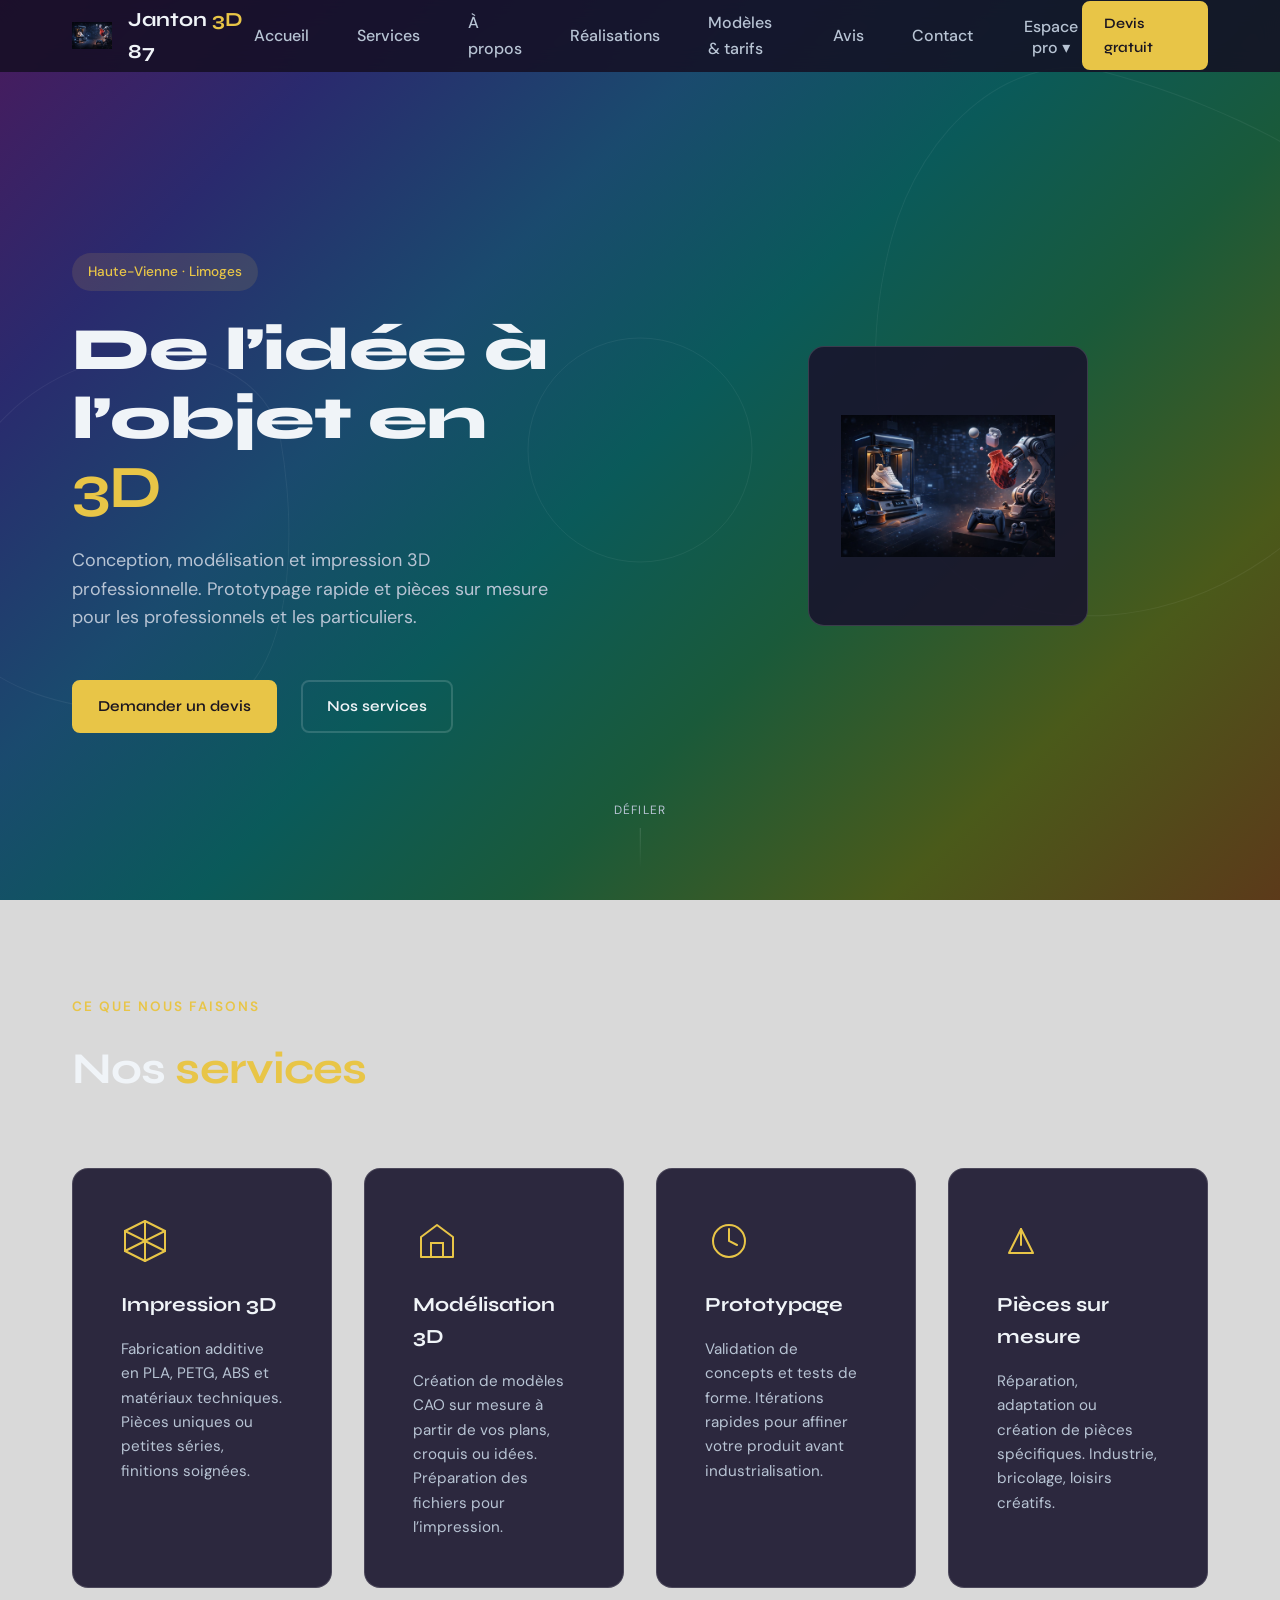
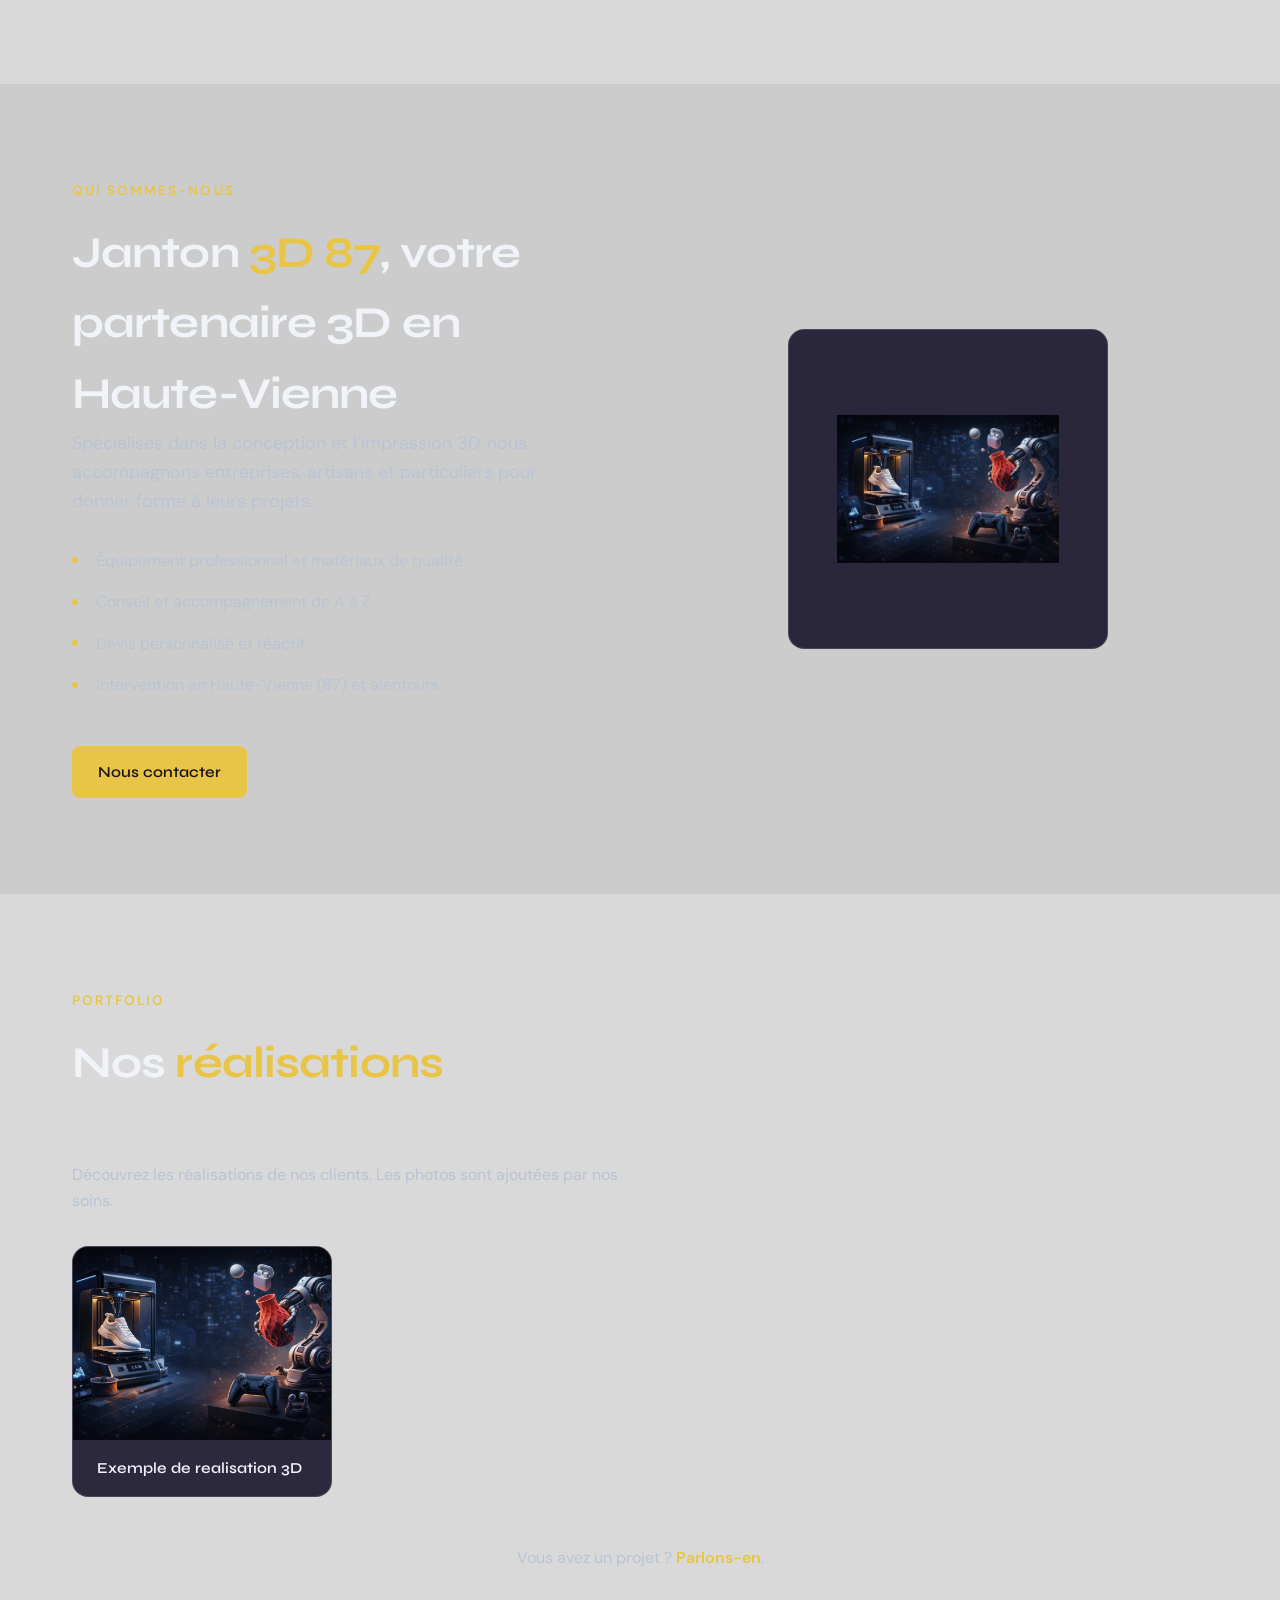
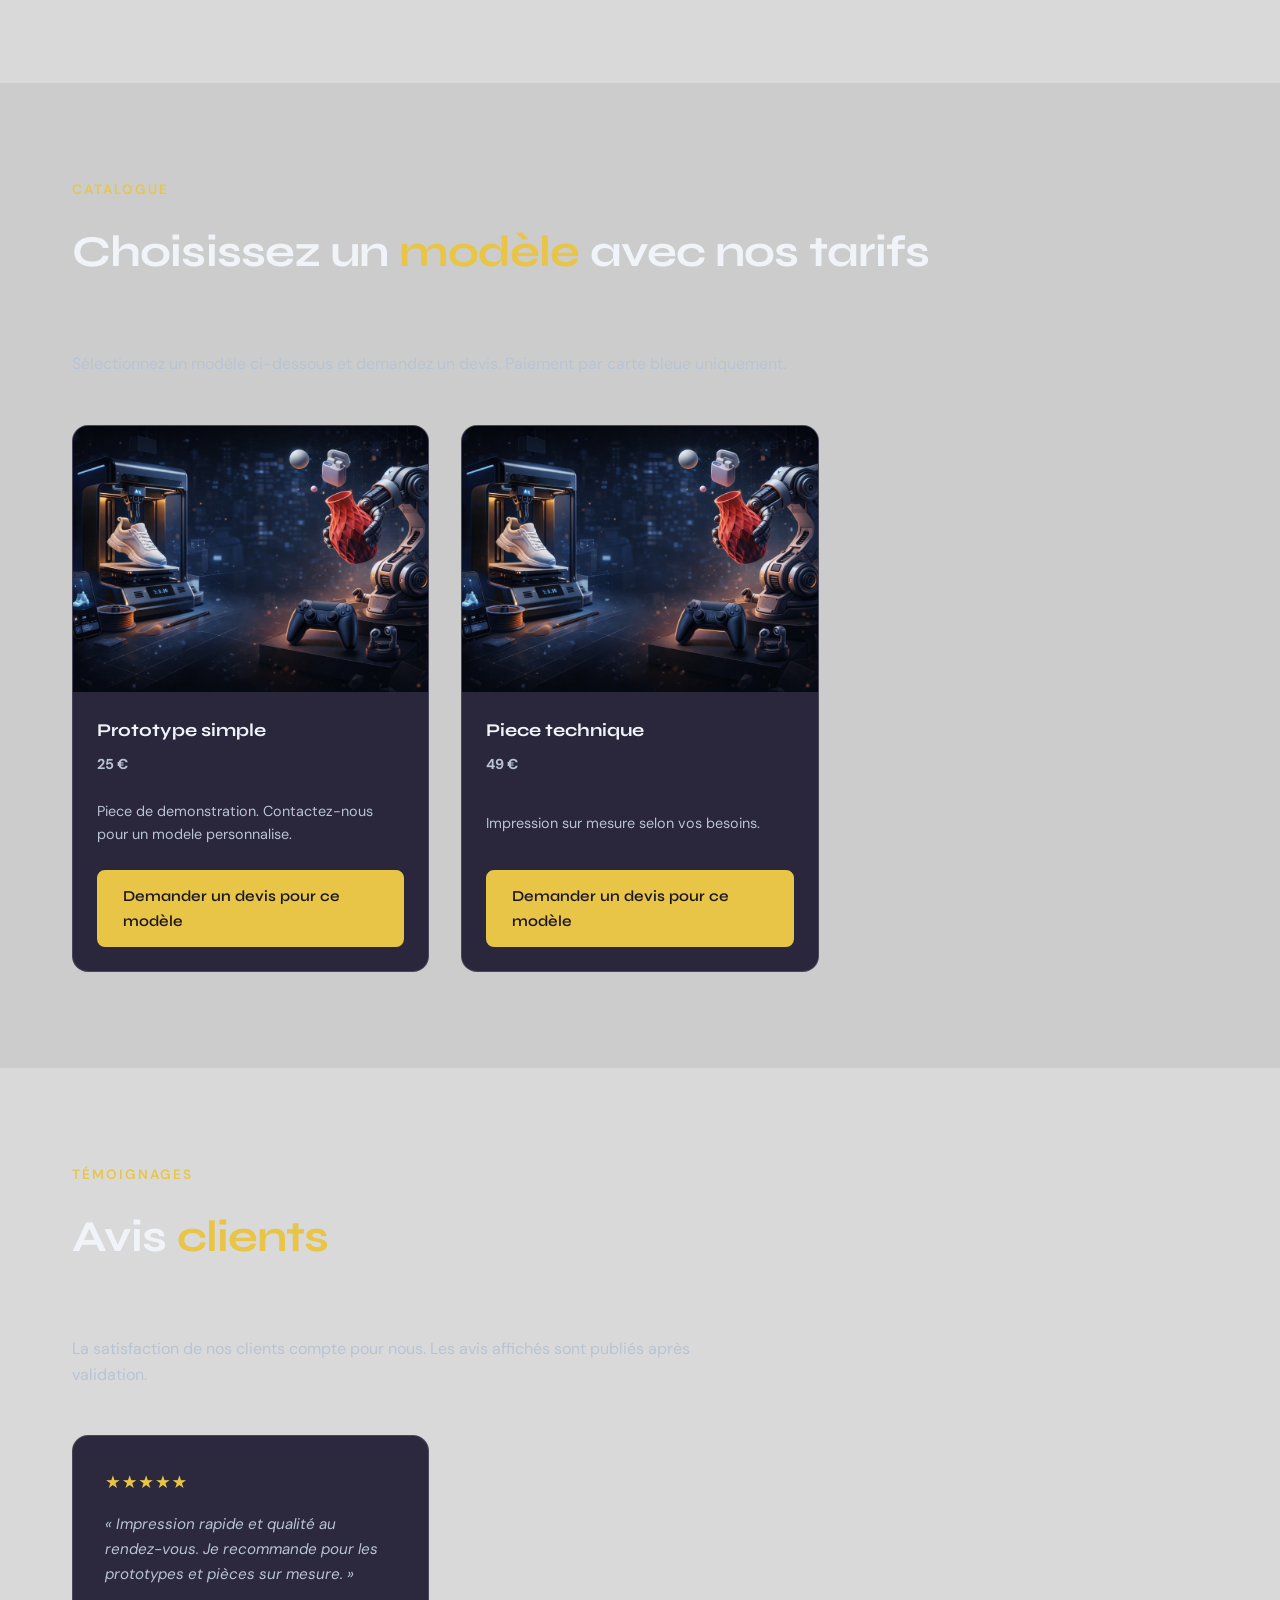
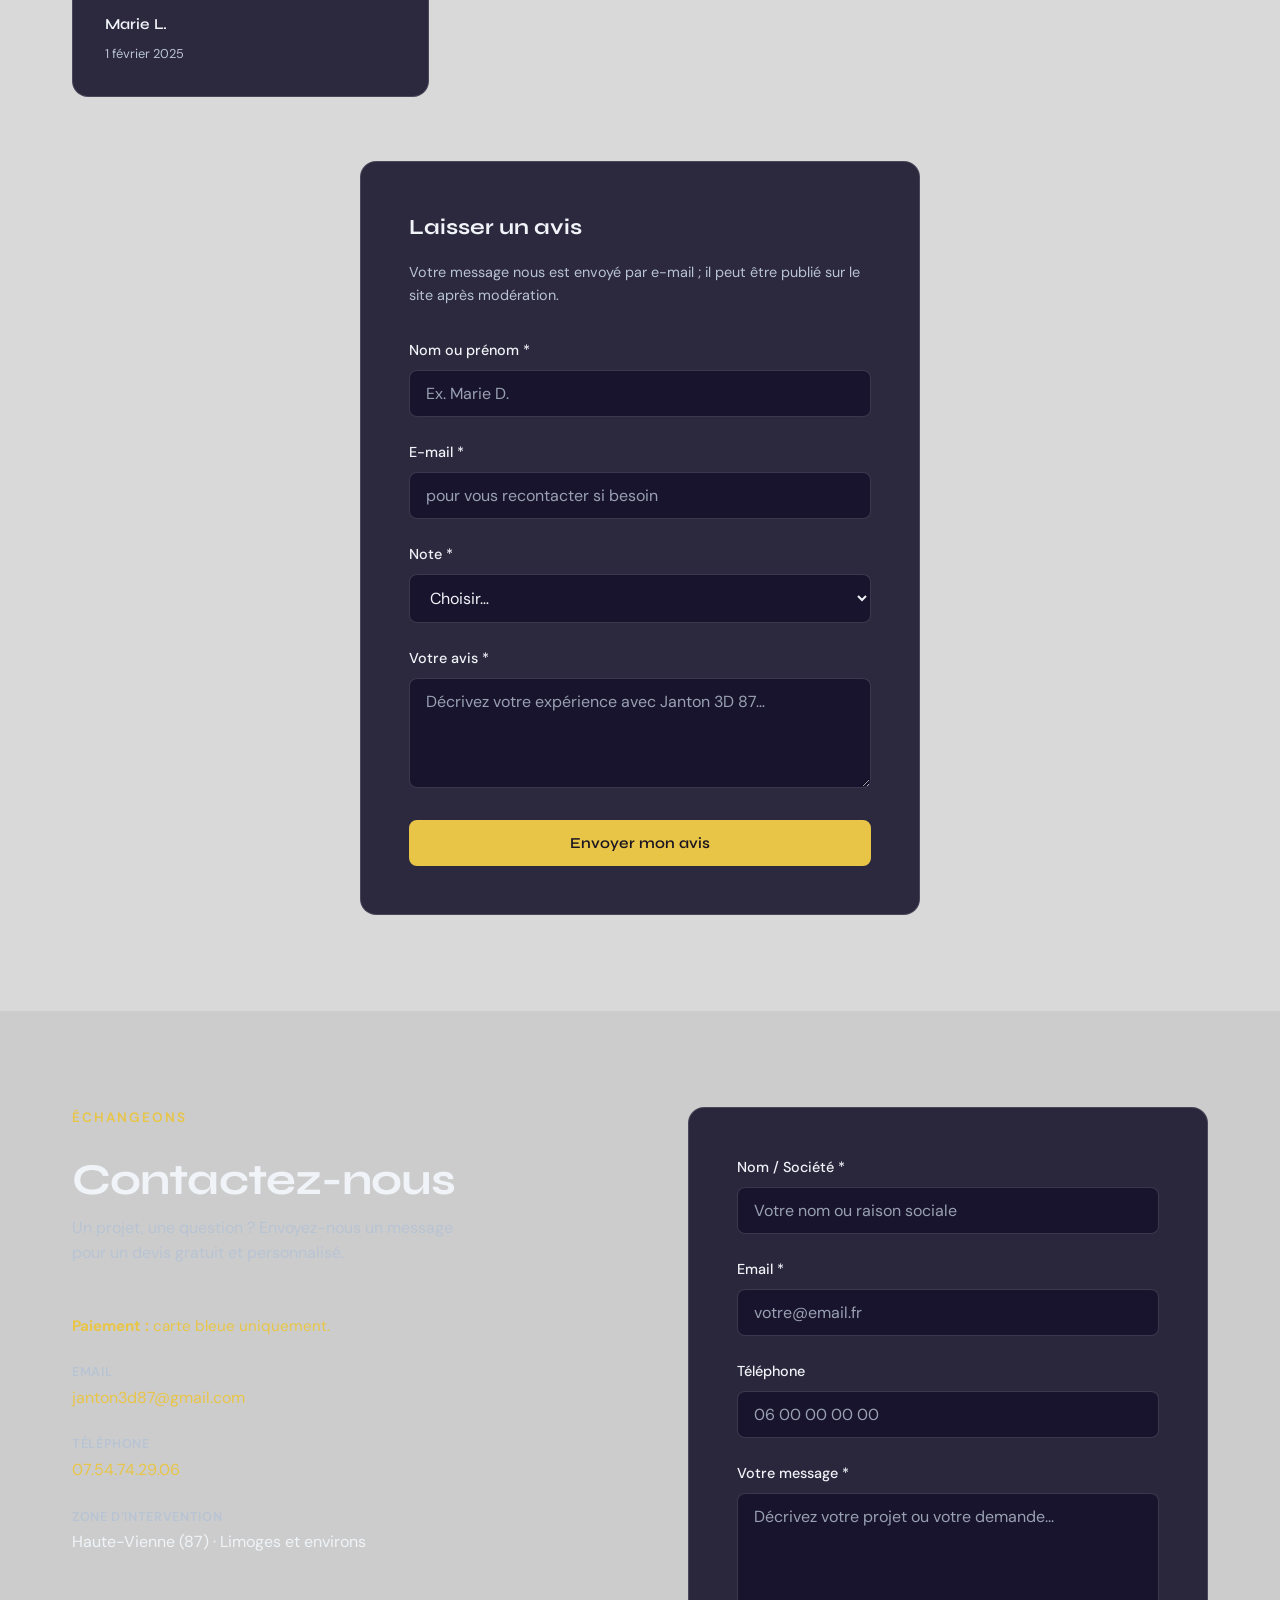
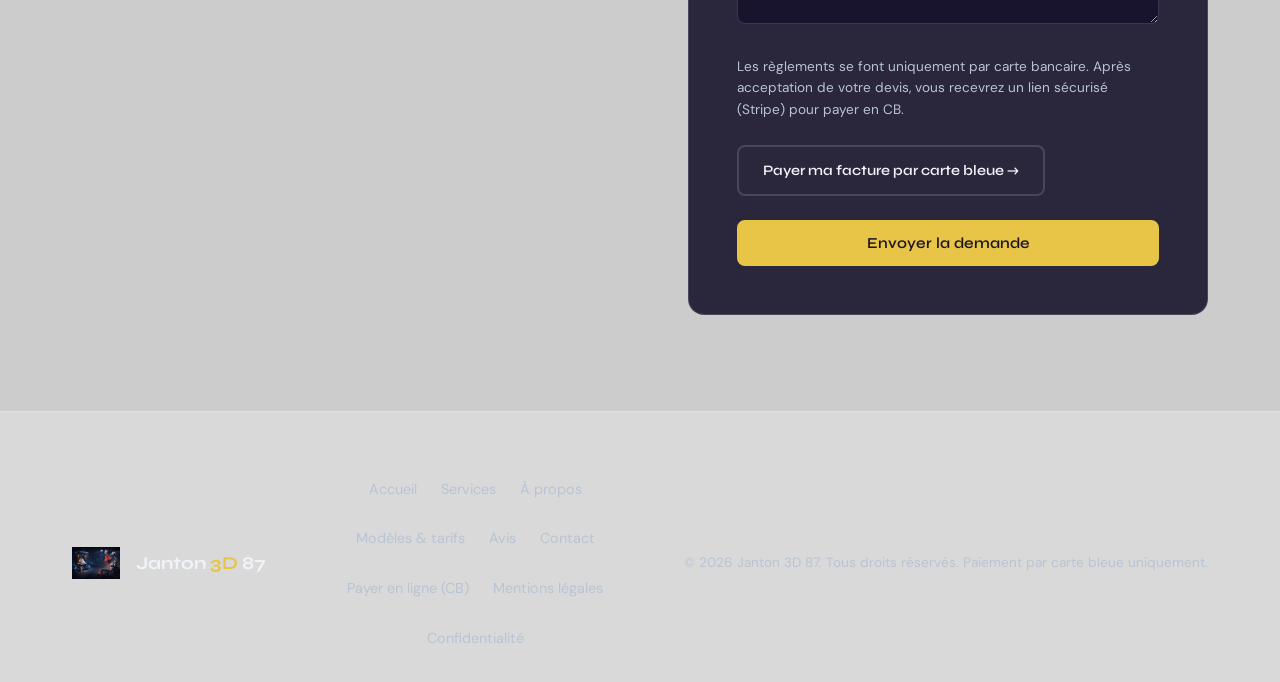
==== index.html @ 1e406c1e "Site Janton 3D 87 - pages, admin, paiement, avis Made-with: Cursor" ====
<!DOCTYPE html>
<html lang="fr">
<head>
  <meta charset="UTF-8">
  <meta name="viewport" content="width=device-width, initial-scale=1.0">
  <meta name="description" content="Janton 3D 87 - Conception et impression 3D en Haute-Vienne. Prototypage, pièces sur mesure, modélisation et fabrication additive professionnelle.">
  <meta name="theme-color" content="#4a1a5c">
  <title>Janton 3D 87 | Conception & Impression 3D - Haute-Vienne</title>
  <link rel="icon" type="image/png" href="assets/logo.png">
  <link rel="preconnect" href="https://fonts.googleapis.com">
  <link rel="preconnect" href="https://fonts.gstatic.com" crossorigin>
  <link href="https://fonts.googleapis.com/css2?family=Syne:wght@400;500;600;700;800&family=DM+Sans:ital,opsz,wght@0,9..40,400;0,9..40,500;0,9..40,600;0,9..40,700;1,9..40,400&display=swap" rel="stylesheet">
  <link rel="stylesheet" href="styles.css">
</head>
<body>
  <a href="#main" class="skip-link">Aller au contenu principal</a>

  <header class="header" id="header">
    <div class="header-inner">
      <a href="#" class="logo" aria-label="Janton 3D 87 - Accueil">
        <img src="assets/logo.png" alt="Logo Janton 3D 87" width="56" height="56">
        <span class="logo-text">Janton <strong>3D</strong> 87</span>
      </a>
      <nav class="nav" aria-label="Navigation principale">
        <ul class="nav-list">
          <li><a href="#accueil">Accueil</a></li>
          <li><a href="#services">Services</a></li>
          <li><a href="#apropos">À propos</a></li>
          <li><a href="#realisations">Réalisations</a></li>
          <li><a href="#modeles">Modèles & tarifs</a></li>
          <li><a href="#avis">Avis</a></li>
          <li><a href="#contact">Contact</a></li>
          <li class="nav-dropdown">
            <button type="button" class="nav-dropdown-btn" aria-expanded="false" aria-haspopup="true" aria-controls="admin-menu" id="admin-trigger">Espace pro ▾</button>
            <ul class="nav-dropdown-menu" id="admin-menu" role="menu" aria-labelledby="admin-trigger">
              <li role="none"><a href="admin.html" role="menuitem">Admin — Devis, factures, galerie, avis</a></li>
            </ul>
          </li>
        </ul>
      </nav>
      <a href="#contact" class="btn btn-primary btn-cta">Devis gratuit</a>
      <button type="button" class="burger" aria-label="Ouvrir le menu" aria-expanded="false">
        <span></span>
        <span></span>
        <span></span>
      </button>
    </div>
    <div class="nav-mobile" aria-hidden="true">
      <ul class="nav-mobile-list">
        <li><a href="#accueil">Accueil</a></li>
        <li><a href="#services">Services</a></li>
        <li><a href="#apropos">À propos</a></li>
        <li><a href="#realisations">Réalisations</a></li>
        <li><a href="#modeles">Modèles & tarifs</a></li>
        <li><a href="#avis">Avis</a></li>
        <li><a href="#contact">Contact</a></li>
        <li><a href="admin.html">Espace pro (Admin)</a></li>
      </ul>
      <a href="#contact" class="btn btn-primary">Devis gratuit</a>
    </div>
  </header>

  <main id="main">
    <section class="hero" id="accueil" aria-labelledby="hero-title">
      <div class="hero-bg">
        <div class="hero-shape hero-shape-1"></div>
        <div class="hero-shape hero-shape-2"></div>
        <div class="hero-shape hero-shape-3"></div>
      </div>
      <div class="container hero-inner">
        <div class="hero-content">
          <p class="hero-badge">Haute-Vienne · Limoges</p>
          <h1 id="hero-title">De l’idée à l’objet en <strong>3D</strong></h1>
          <p class="hero-desc">Conception, modélisation et impression 3D professionnelle. Prototypage rapide et pièces sur mesure pour les professionnels et les particuliers.</p>
          <div class="hero-actions">
            <a href="#contact" class="btn btn-primary">Demander un devis</a>
            <a href="#services" class="btn btn-outline">Nos services</a>
          </div>
        </div>
        <div class="hero-visual">
          <div class="hero-logo-wrap">
            <img src="assets/logo.png" alt="" aria-hidden="true" width="280" height="280">
          </div>
        </div>
      </div>
      <div class="hero-scroll" aria-hidden="true">
        <span>Défiler</span>
        <div class="scroll-line"></div>
      </div>
    </section>

    <section class="section services" id="services" aria-labelledby="services-title">
      <div class="container">
        <div class="section-head">
          <span class="section-label">Ce que nous faisons</span>
          <h2 id="services-title" class="section-title">Nos <strong>services</strong></h2>
        </div>
        <ul class="services-grid">
          <li class="service-card">
            <div class="service-icon">
              <svg viewBox="0 0 48 48" fill="none" xmlns="http://www.w3.org/2000/svg" aria-hidden="true">
                <path d="M24 4L44 14V34L24 44L4 34V14L24 4Z" stroke="currentColor" stroke-width="2" stroke-linejoin="round"/>
                <path d="M24 4V44M4 14L24 24L44 14M24 24L4 34M24 24L44 34" stroke="currentColor" stroke-width="2" stroke-linecap="round"/>
              </svg>
            </div>
            <h3>Impression 3D</h3>
            <p>Fabrication additive en PLA, PETG, ABS et matériaux techniques. Pièces uniques ou petites séries, finitions soignées.</p>
          </li>
          <li class="service-card">
            <div class="service-icon">
              <svg viewBox="0 0 48 48" fill="none" xmlns="http://www.w3.org/2000/svg" aria-hidden="true">
                <path d="M8 20L24 8L40 20V40H8V20Z" stroke="currentColor" stroke-width="2" stroke-linejoin="round"/>
                <path d="M18 40V26H30V40" stroke="currentColor" stroke-width="2" stroke-linecap="round"/>
              </svg>
            </div>
            <h3>Modélisation 3D</h3>
            <p>Création de modèles CAO sur mesure à partir de vos plans, croquis ou idées. Préparation des fichiers pour l’impression.</p>
          </li>
          <li class="service-card">
            <div class="service-icon">
              <svg viewBox="0 0 48 48" fill="none" xmlns="http://www.w3.org/2000/svg" aria-hidden="true">
                <circle cx="24" cy="24" r="16" stroke="currentColor" stroke-width="2"/>
                <path d="M24 12V24L32 28" stroke="currentColor" stroke-width="2" stroke-linecap="round"/>
              </svg>
            </div>
            <h3>Prototypage</h3>
            <p>Validation de concepts et tests de forme. Itérations rapides pour affiner votre produit avant industrialisation.</p>
          </li>
          <li class="service-card">
            <div class="service-icon">
              <svg viewBox="0 0 48 48" fill="none" xmlns="http://www.w3.org/2000/svg" aria-hidden="true">
                <path d="M12 36L24 12L36 36H12Z" stroke="currentColor" stroke-width="2" stroke-linejoin="round"/>
                <path d="M24 12V28" stroke="currentColor" stroke-width="2" stroke-linecap="round"/>
              </svg>
            </div>
            <h3>Pièces sur mesure</h3>
            <p>Réparation, adaptation ou création de pièces spécifiques. Industrie, bricolage, loisirs créatifs.</p>
          </li>
        </ul>
      </div>
    </section>

    <section class="section about" id="apropos" aria-labelledby="about-title">
      <div class="container about-inner">
        <div class="about-content">
          <span class="section-label">Qui sommes-nous</span>
          <h2 id="about-title" class="section-title">Janton <strong>3D 87</strong>, votre partenaire 3D en Haute-Vienne</h2>
          <p class="about-lead">Spécialisés dans la conception et l’impression 3D, nous accompagnons entreprises, artisans et particuliers pour donner forme à leurs projets.</p>
          <ul class="about-features">
            <li>Équipement professionnel et matériaux de qualité</li>
            <li>Conseil et accompagnement de A à Z</li>
            <li>Devis personnalisé et réactif</li>
            <li>Intervention en Haute-Vienne (87) et alentours</li>
          </ul>
          <a href="#contact" class="btn btn-primary">Nous contacter</a>
        </div>
        <div class="about-visual">
          <div class="about-frame">
            <img src="assets/logo.png" alt="Logo Janton 3D 87" width="240" height="240">
          </div>
        </div>
      </div>
    </section>

    <section class="section realisations" id="realisations" aria-labelledby="realisations-title">
      <div class="container">
        <div class="section-head">
          <span class="section-label">Portfolio</span>
          <h2 id="realisations-title" class="section-title">Nos <strong>réalisations</strong></h2>
        </div>
        <p class="gallery-intro">Découvrez les réalisations de nos clients. Les photos sont ajoutées par nos soins.</p>
        <div class="gallery" id="gallery" role="list">
          <!-- Rempli par script à partir des photos ajoutées en admin -->
        </div>
        <p class="realisations-cta">Vous avez un projet ? <a href="#contact">Parlons-en</a>.</p>
      </div>
    </section>

    <section class="section modeles" id="modeles" aria-labelledby="modeles-title">
      <div class="container">
        <div class="section-head">
          <span class="section-label">Catalogue</span>
          <h2 id="modeles-title" class="section-title">Choisissez un <strong>modèle</strong> avec nos tarifs</h2>
        </div>
        <p class="modeles-intro">Sélectionnez un modèle ci-dessous et demandez un devis. Paiement par carte bleue uniquement.</p>
        <div class="models-grid" id="models-catalog">
          <!-- Rempli par script depuis les modèles ajoutés en admin -->
        </div>
      </div>
    </section>
    <!-- Lightbox galerie -->
    <div class="lightbox" id="lightbox" aria-hidden="true" role="dialog" aria-modal="true" aria-label="Agrandir l'image">
      <button type="button" class="lightbox-close" aria-label="Fermer">×</button>
      <div class="lightbox-content">
        <img src="" alt="" id="lightbox-img">
        <p class="lightbox-caption" id="lightbox-caption"></p>
      </div>
    </div>

    <section class="section reviews" id="avis" aria-labelledby="avis-title">
      <div class="container">
        <div class="section-head">
          <span class="section-label">Témoignages</span>
          <h2 id="avis-title" class="section-title">Avis <strong>clients</strong></h2>
        </div>
        <p class="reviews-intro">La satisfaction de nos clients compte pour nous. Les avis affichés sont publiés après validation.</p>
        <div class="reviews-grid" id="reviews-list" role="list">
          <!-- Rempli par script (localStorage + défauts) -->
        </div>
        <div class="reviews-form-wrap">
          <h3 class="reviews-form-title">Laisser un avis</h3>
          <p class="reviews-form-hint">Votre message nous est envoyé par e-mail ; il peut être publié sur le site après modération.</p>
          <form class="reviews-form" id="review-form" action="#" method="post" novalidate>
            <div class="form-group">
              <label for="review-name">Nom ou prénom <span aria-hidden="true">*</span></label>
              <input type="text" id="review-name" name="review_name" required autocomplete="name" placeholder="Ex. Marie D.">
            </div>
            <div class="form-group">
              <label for="review-email">E-mail <span aria-hidden="true">*</span></label>
              <input type="email" id="review-email" name="review_email" required autocomplete="email" placeholder="pour vous recontacter si besoin">
            </div>
            <div class="form-group">
              <label for="review-rating">Note <span aria-hidden="true">*</span></label>
              <select id="review-rating" name="review_rating" required>
                <option value="">Choisir…</option>
                <option value="5">5 — Excellent</option>
                <option value="4">4 — Très bien</option>
                <option value="3">3 — Bien</option>
                <option value="2">2 — Moyen</option>
                <option value="1">1 — Insuffisant</option>
              </select>
            </div>
            <div class="form-group">
              <label for="review-text">Votre avis <span aria-hidden="true">*</span></label>
              <textarea id="review-text" name="review_text" rows="4" required placeholder="Décrivez votre expérience avec Janton 3D 87…"></textarea>
            </div>
            <button type="submit" class="btn btn-primary btn-full">Envoyer mon avis</button>
          </form>
        </div>
      </div>
    </section>

    <section class="section contact" id="contact" aria-labelledby="contact-title">
      <div class="container contact-inner">
        <div class="contact-info">
          <span class="section-label">Échangeons</span>
          <h2 id="contact-title" class="section-title">Contactez-nous</h2>
          <p>Un projet, une question ? Envoyez-nous un message pour un devis gratuit et personnalisé.</p>
          <p class="contact-payment-note"><strong>Paiement :</strong> carte bleue uniquement.</p>
          <ul class="contact-details">
            <li>
              <span class="contact-label">Email</span>
              <a href="mailto:janton3d87@gmail.com">janton3d87@gmail.com</a>
            </li>
            <li>
              <span class="contact-label">Téléphone</span>
              <a href="tel:+33555000000">07.54.74.29.06</a>
            </li>
            <li>
              <span class="contact-label">Zone d’intervention</span>
              <span>Haute-Vienne (87) · Limoges et environs</span>
            </li>
          </ul>
        </div>
        <div id="selected-model-notice" class="selected-model-notice" aria-live="polite" hidden></div>
        <form class="contact-form" action="#" method="post" novalidate>
          <input type="hidden" id="selected-model-id" name="selected_model_id" value="">
          <input type="hidden" id="selected-model-name" name="selected_model_name" value="">
          <input type="hidden" id="selected-model-price" name="selected_model_price" value="">
          <div class="form-group">
            <label for="name">Nom / Société <span aria-hidden="true">*</span></label>
            <input type="text" id="name" name="name" required autocomplete="name" placeholder="Votre nom ou raison sociale">
          </div>
          <div class="form-group">
            <label for="email">Email <span aria-hidden="true">*</span></label>
            <input type="email" id="email" name="email" required autocomplete="email" placeholder="votre@email.fr">
          </div>
          <div class="form-group">
            <label for="phone">Téléphone</label>
            <input type="tel" id="phone" name="phone" autocomplete="tel" placeholder="06 00 00 00 00">
          </div>
          <div class="form-group">
            <label for="message">Votre message <span aria-hidden="true">*</span></label>
            <textarea id="message" name="message" rows="5" required placeholder="Décrivez votre projet ou votre demande..."></textarea>
          </div>
          <p class="form-cb-note">Les règlements se font uniquement par carte bancaire. Après acceptation de votre devis, vous recevrez un lien sécurisé (Stripe) pour payer en CB.</p>
          <p class="form-payer-link"><a href="payer.html" class="btn btn-outline">Payer ma facture par carte bleue →</a></p>
          <button type="submit" class="btn btn-primary btn-full">Envoyer la demande</button>
        </form>
      </div>
    </section>
  </main>

  <footer class="footer">
    <div class="container footer-inner">
      <div class="footer-brand">
        <img src="assets/logo.png" alt="" width="48" height="48">
        <span>Janton <strong>3D</strong> 87</span>
      </div>
      <nav class="footer-nav" aria-label="Navigation pied de page">
        <ul>
          <li><a href="#accueil">Accueil</a></li>
          <li><a href="#services">Services</a></li>
          <li><a href="#apropos">À propos</a></li>
          <li><a href="#modeles">Modèles & tarifs</a></li>
          <li><a href="#avis">Avis</a></li>
          <li><a href="#contact">Contact</a></li>
          <li><a href="payer.html">Payer en ligne (CB)</a></li>
          <li><a href="mentions-legales.html">Mentions légales</a></li>
          <li><a href="confidentialite.html">Confidentialité</a></li>
        </ul>
      </nav>
      <p class="footer-copy">&copy; <span id="year"></span> Janton 3D 87. Tous droits réservés. Paiement par carte bleue uniquement.</p>
    </div>
  </footer>

  <script src="script.js"></script>
</body>
</html>
---- styles.css ----
/* ============================================
   Janton 3D 87 - Styles
   Design géométrique, pro, cohérent avec le logo
   ============================================ */

:root {
  --color-bg: rgba(0, 0, 0, 0.2);
  --color-bg-soft: rgba(0, 0, 0, 0.15);
  --color-surface: rgba(25, 20, 45, 0.9);
  --color-surface-solid: #19142d;
  --color-on-accent: #1a1520;
  --color-text: #f0f4f8;
  --color-text-muted: #b8c4d4;
  --color-accent: #e8c547;
  --color-border: rgba(255, 255, 255, 0.15);
  --rainbow-gradient: linear-gradient(135deg,
    #4a1a5c 0%,
    #2a2a6e 18%,
    #1a4a6e 35%,
    #0a5a5a 50%,
    #1a5a3a 65%,
    #4a5a1a 82%,
    #5c3a1a 100%
  );
  --font-display: "Syne", sans-serif;
  --font-body: "DM Sans", system-ui, sans-serif;
  --space-xs: 0.5rem;
  --space-sm: 1rem;
  --space-md: 1.5rem;
  --space-lg: 2rem;
  --space-xl: 3rem;
  --space-2xl: 4rem;
  --space-3xl: 6rem;
  --radius: 8px;
  --radius-lg: 16px;
  --header-h: 72px;
  --transition: 0.25s ease;
}

*, *::before, *::after {
  box-sizing: border-box;
}

html {
  scroll-behavior: smooth;
}

body {
  margin: 0;
  font-family: var(--font-body);
  font-size: 1rem;
  line-height: 1.6;
  color: var(--color-text);
  background: var(--rainbow-gradient);
  background-attachment: fixed;
  min-height: 100vh;
  -webkit-font-smoothing: antialiased;
}

img {
  max-width: 100%;
  height: auto;
  display: block;
}

a {
  color: inherit;
  text-decoration: none;
}

ul {
  list-style: none;
  margin: 0;
  padding: 0;
}

/* Skip link */
.skip-link {
  position: absolute;
  top: -100px;
  left: var(--space-md);
  padding: var(--space-sm) var(--space-md);
  background: var(--color-accent);
  color: var(--color-on-accent);
  font-weight: 600;
  z-index: 1000;
  border-radius: var(--radius);
  transition: top var(--transition);
}
.skip-link:focus {
  top: var(--space-md);
}

/* Container */
.container {
  width: 100%;
  max-width: 1200px;
  margin: 0 auto;
  padding: 0 var(--space-lg);
}

/* Buttons */
.btn {
  display: inline-flex;
  align-items: center;
  justify-content: center;
  padding: 0.75rem 1.5rem;
  font-family: var(--font-display);
  font-weight: 600;
  font-size: 0.95rem;
  border-radius: var(--radius);
  border: 2px solid transparent;
  cursor: pointer;
  transition: background var(--transition), color var(--transition), border-color var(--transition), transform 0.15s ease;
}
.btn:hover {
  transform: translateY(-1px);
}
.btn-primary {
  background: var(--color-accent);
  color: var(--color-on-accent);
  border-color: var(--color-accent);
}
.btn-primary:hover {
  background: #f0d04d;
  border-color: #f0d04d;
  color: var(--color-on-accent);
}
.btn-outline {
  background: transparent;
  color: var(--color-text);
  border-color: var(--color-border);
}
.btn-outline:hover {
  border-color: var(--color-accent);
  color: var(--color-accent);
}
.btn-full {
  width: 100%;
}
.btn-cta {
  padding: 0.6rem 1.25rem;
  font-size: 0.9rem;
}
.btn-success {
  background: #22c55e;
  border-color: #22c55e;
}
.btn-success:hover {
  background: #16a34a;
  border-color: #16a34a;
}

/* Header */
.header {
  position: fixed;
  top: 0;
  left: 0;
  right: 0;
  z-index: 100;
  height: var(--header-h);
  background: rgba(20, 15, 35, 0.85);
  backdrop-filter: blur(12px);
  border-bottom: 1px solid transparent;
  transition: background var(--transition), border-color var(--transition);
}
.header.is-scrolled {
  background: rgba(20, 15, 35, 0.95);
  border-bottom-color: var(--color-border);
}

.header-inner {
  display: flex;
  align-items: center;
  justify-content: space-between;
  height: 100%;
  max-width: 1200px;
  margin: 0 auto;
  padding: 0 var(--space-lg);
}

.logo {
  display: flex;
  align-items: center;
  gap: var(--space-sm);
}
.logo img {
  width: 40px;
  height: 40px;
  object-fit: contain;
}
.logo-text {
  font-family: var(--font-display);
  font-weight: 700;
  font-size: 1.25rem;
  color: var(--color-text);
}
.logo-text strong {
  color: var(--color-accent);
}

.nav-list {
  display: flex;
  align-items: center;
  gap: var(--space-xl);
}
.nav-list a {
  font-weight: 500;
  color: var(--color-text-muted);
  position: relative;
}
.nav-list a::after {
  content: "";
  position: absolute;
  bottom: -4px;
  left: 0;
  width: 0;
  height: 2px;
  background: var(--color-accent);
  transition: width var(--transition);
}
.nav-list a:hover,
.nav-list a:focus-visible {
  color: var(--color-text);
}
.nav-list a:hover::after {
  width: 100%;
}

/* Menu déroulant Espace pro */
.nav-dropdown {
  position: relative;
}
.nav-dropdown-btn {
  font-family: var(--font-body);
  font-weight: 500;
  font-size: 1rem;
  color: var(--color-text-muted);
  background: none;
  border: none;
  cursor: pointer;
  padding: 0;
  display: inline-flex;
  align-items: center;
  gap: 0.25rem;
}
.nav-dropdown-btn:hover {
  color: var(--color-text);
}
.nav-dropdown-menu {
  position: absolute;
  top: 100%;
  right: 0;
  margin-top: 0.5rem;
  min-width: 220px;
  background: var(--color-surface);
  border: 1px solid var(--color-border);
  border-radius: var(--radius);
  padding: var(--space-xs);
  opacity: 0;
  visibility: hidden;
  transform: translateY(-4px);
  transition: opacity var(--transition), visibility var(--transition), transform var(--transition);
  box-shadow: 0 8px 24px rgba(0,0,0,0.4);
}
.nav-dropdown-menu.is-open {
  opacity: 1;
  visibility: visible;
  transform: translateY(0);
}
.nav-dropdown-menu a {
  display: block;
  padding: 0.6rem 0.75rem;
  font-size: 0.9rem;
  color: var(--color-text);
  border-radius: 4px;
}
.nav-dropdown-menu a:hover {
  background: rgba(232, 197, 71, 0.15);
  color: var(--color-accent);
}

.burger {
  display: none;
  flex-direction: column;
  justify-content: center;
  gap: 6px;
  width: 32px;
  height: 32px;
  padding: 0;
  background: none;
  border: none;
  cursor: pointer;
  color: var(--color-text);
  aria-label: "Menu";
}
.burger span {
  display: block;
  width: 100%;
  height: 2px;
  background: currentColor;
  border-radius: 2px;
  transition: transform var(--transition), opacity var(--transition);
}
.burger[aria-expanded="true"] span:nth-child(1) {
  transform: translateY(8px) rotate(45deg);
}
.burger[aria-expanded="true"] span:nth-child(2) {
  opacity: 0;
}
.burger[aria-expanded="true"] span:nth-child(3) {
  transform: translateY(-8px) rotate(-45deg);
}

.nav-mobile {
  display: none;
  position: fixed;
  top: var(--header-h);
  left: 0;
  right: 0;
  bottom: 0;
  background: var(--color-surface-solid);
  padding: var(--space-xl);
  flex-direction: column;
  align-items: center;
  justify-content: center;
  gap: var(--space-xl);
  opacity: 0;
  visibility: hidden;
  transition: opacity var(--transition), visibility var(--transition);
}
.nav-mobile.is-open {
  opacity: 1;
  visibility: visible;
}
.nav-mobile-list {
  text-align: center;
}
.nav-mobile-list a {
  display: block;
  padding: var(--space-sm);
  font-family: var(--font-display);
  font-size: 1.25rem;
  font-weight: 600;
  color: var(--color-text);
}

/* Hero */
.hero {
  position: relative;
  min-height: 100vh;
  display: flex;
  align-items: center;
  padding: calc(var(--header-h) + var(--space-2xl)) var(--space-lg) var(--space-2xl);
  overflow: hidden;
}

.hero-bg {
  position: absolute;
  inset: 0;
  pointer-events: none;
}
.hero-shape {
  position: absolute;
  border: 1px solid var(--color-border);
  opacity: 0.4;
}
.hero-shape-1 {
  width: 60vmin;
  height: 60vmin;
  top: 10%;
  right: -10%;
  transform: rotate(15deg);
  border-radius: 30% 70% 60% 40% / 40% 30% 70% 60%;
  animation: float 20s ease-in-out infinite;
}
.hero-shape-2 {
  width: 40vmin;
  height: 40vmin;
  bottom: 20%;
  left: -5%;
  transform: rotate(-10deg);
  border-radius: 60% 40% 30% 70% / 60% 30% 70% 40%;
  animation: float 15s ease-in-out infinite reverse;
}
.hero-shape-3 {
  width: 25vmin;
  height: 25vmin;
  top: 50%;
  left: 50%;
  transform: translate(-50%, -50%) rotate(0deg);
  border-radius: 50%;
  animation: pulse 8s ease-in-out infinite;
}

@keyframes float {
  0%, 100% { transform: rotate(15deg) translate(0, 0); }
  50% { transform: rotate(20deg) translate(2%, 2%); }
}
@keyframes pulse {
  0%, 100% { opacity: 0.2; transform: translate(-50%, -50%) scale(1); }
  50% { opacity: 0.4; transform: translate(-50%, -50%) scale(1.05); }
}

.hero-inner {
  display: grid;
  grid-template-columns: 1fr 1fr;
  gap: var(--space-3xl);
  align-items: center;
  position: relative;
  z-index: 1;
}

.hero-badge {
  display: inline-block;
  padding: var(--space-xs) var(--space-sm);
  font-size: 0.85rem;
  font-weight: 500;
  color: var(--color-accent);
  background: rgba(232, 197, 71, 0.12);
  border-radius: 100px;
  margin-bottom: var(--space-md);
}

.hero h1 {
  font-family: var(--font-display);
  font-weight: 800;
  font-size: clamp(2.5rem, 5vw, 3.75rem);
  line-height: 1.15;
  margin: 0 0 var(--space-md);
  letter-spacing: -0.02em;
}
.hero h1 strong {
  color: var(--color-accent);
}

.hero-desc {
  font-size: 1.125rem;
  color: var(--color-text-muted);
  max-width: 480px;
  margin: 0 0 var(--space-xl);
}

.hero-actions {
  display: flex;
  flex-wrap: wrap;
  gap: var(--space-md);
}

.hero-visual {
  display: flex;
  justify-content: center;
  align-items: center;
}
.hero-logo-wrap {
  width: min(280px, 80%);
  aspect-ratio: 1;
  display: flex;
  align-items: center;
  justify-content: center;
  background: var(--color-surface);
  border: 1px solid var(--color-border);
  border-radius: var(--radius-lg);
  padding: var(--space-lg);
  animation: logoFloat 6s ease-in-out infinite;
}
.hero-logo-wrap img {
  width: 100%;
  height: 100%;
  object-fit: contain;
}

@keyframes logoFloat {
  0%, 100% { transform: translateY(0); }
  50% { transform: translateY(-8px); }
}

.hero-scroll {
  position: absolute;
  bottom: var(--space-lg);
  left: 50%;
  transform: translateX(-50%);
  display: flex;
  flex-direction: column;
  align-items: center;
  gap: var(--space-xs);
  font-size: 0.75rem;
  color: var(--color-text-muted);
  text-transform: uppercase;
  letter-spacing: 0.1em;
}
.scroll-line {
  width: 1px;
  height: 40px;
  background: linear-gradient(to bottom, var(--color-border), transparent);
  animation: scrollLine 2s ease-in-out infinite;
}
@keyframes scrollLine {
  0%, 100% { opacity: 0.3; transform: scaleY(0.5); }
  50% { opacity: 1; transform: scaleY(1); }
}

/* Sections */
.section {
  padding: var(--space-3xl) 0;
}
.section-head {
  margin-bottom: var(--space-2xl);
}
.section-label {
  display: block;
  font-size: 0.85rem;
  font-weight: 600;
  text-transform: uppercase;
  letter-spacing: 0.15em;
  color: var(--color-accent);
  margin-bottom: var(--space-sm);
}
.section-title {
  font-family: var(--font-display);
  font-weight: 700;
  font-size: clamp(2rem, 4vw, 2.75rem);
  margin: 0;
  letter-spacing: -0.02em;
}
.section-title strong {
  color: var(--color-accent);
}

/* Services */
.services {
  background: var(--color-bg-soft);
}
.services-grid {
  display: grid;
  grid-template-columns: repeat(auto-fit, minmax(260px, 1fr));
  gap: var(--space-lg);
}
.service-card {
  background: var(--color-surface);
  border: 1px solid var(--color-border);
  border-radius: var(--radius-lg);
  padding: var(--space-xl);
  transition: border-color var(--transition), transform var(--transition);
}
.service-card:hover {
  border-color: var(--color-accent);
  transform: translateY(-4px);
}
.service-icon {
  width: 48px;
  height: 48px;
  color: var(--color-accent);
  margin-bottom: var(--space-md);
}
.service-icon svg {
  width: 100%;
  height: 100%;
}
.service-card h3 {
  font-family: var(--font-display);
  font-weight: 700;
  font-size: 1.25rem;
  margin: 0 0 var(--space-sm);
}
.service-card p {
  margin: 0;
  font-size: 0.95rem;
  color: var(--color-text-muted);
  line-height: 1.6;
}

/* About */
.about {
  background: var(--color-bg);
}
.about-inner {
  display: grid;
  grid-template-columns: 1fr 1fr;
  gap: var(--space-3xl);
  align-items: center;
}
.about-lead {
  font-size: 1.125rem;
  color: var(--color-text-muted);
  margin: 0 0 var(--space-lg);
}
.about-features {
  margin: 0 0 var(--space-xl);
}
.about-features li {
  position: relative;
  padding-left: 1.5rem;
  margin-bottom: var(--space-sm);
  color: var(--color-text-muted);
}
.about-features li::before {
  content: "";
  position: absolute;
  left: 0;
  top: 0.6em;
  width: 6px;
  height: 6px;
  background: var(--color-accent);
  border-radius: 50%;
}
.about-frame {
  background: var(--color-surface);
  border: 1px solid var(--color-border);
  border-radius: var(--radius-lg);
  padding: var(--space-xl);
  display: flex;
  align-items: center;
  justify-content: center;
  aspect-ratio: 1;
  max-width: 320px;
  margin: 0 auto;
}
.about-frame img {
  width: 100%;
  height: 100%;
  object-fit: contain;
}

/* Realisations & Galerie */
.realisations {
  background: var(--color-bg-soft);
}
.gallery {
  display: grid;
  grid-template-columns: repeat(auto-fill, minmax(260px, 1fr));
  gap: var(--space-lg);
  margin-bottom: var(--space-xl);
}
.gallery-item {
  border-radius: var(--radius-lg);
  overflow: hidden;
  background: var(--color-surface);
  border: 1px solid var(--color-border);
  transition: border-color var(--transition), transform var(--transition);
}
.gallery-item:hover {
  border-color: var(--color-accent);
  transform: translateY(-4px);
}
.gallery-thumb {
  width: 100%;
  padding: 0;
  border: none;
  background: none;
  cursor: pointer;
  text-align: left;
  display: block;
  color: inherit;
  font: inherit;
}
.gallery-thumb img {
  width: 100%;
  aspect-ratio: 4/3;
  object-fit: cover;
  display: block;
}
.gallery-title {
  display: block;
  padding: var(--space-sm) var(--space-md);
  font-family: var(--font-display);
  font-weight: 600;
  font-size: 0.95rem;
}
.gallery-empty {
  grid-column: 1 / -1;
  text-align: center;
  color: var(--color-text-muted);
  padding: var(--space-2xl);
}

/* Lightbox */
.lightbox {
  position: fixed;
  inset: 0;
  z-index: 200;
  background: rgba(25, 20, 45, 0.95);
  display: flex;
  align-items: center;
  justify-content: center;
  padding: var(--space-lg);
  opacity: 0;
  visibility: hidden;
  transition: opacity var(--transition), visibility var(--transition);
}
.lightbox.is-open {
  opacity: 1;
  visibility: visible;
}
.lightbox-content {
  position: relative;
  max-width: 90vw;
  max-height: 90vh;
}
.lightbox-content img {
  max-width: 100%;
  max-height: 85vh;
  object-fit: contain;
}
.lightbox-caption {
  text-align: center;
  color: var(--color-text-muted);
  margin-top: var(--space-sm);
  font-size: 0.95rem;
}
.lightbox-close {
  position: absolute;
  top: -2.5rem;
  right: 0;
  width: 40px;
  height: 40px;
  font-size: 2rem;
  line-height: 1;
  color: var(--color-text);
  background: none;
  border: none;
  cursor: pointer;
  padding: 0;
  opacity: 0.8;
}
.lightbox-close:hover {
  opacity: 1;
}

.gallery-intro {
  color: var(--color-text-muted);
  margin: 0 0 var(--space-lg);
  max-width: 560px;
}
.realisations-cta {
  text-align: center;
  color: var(--color-text-muted);
}
.realisations-cta a {
  color: var(--color-accent);
  font-weight: 600;
}
.realisations-cta a:hover {
  text-decoration: underline;
}

/* Modèles & tarifs */
.modeles {
  background: var(--color-bg);
}
.modeles-intro {
  color: var(--color-text-muted);
  margin: 0 0 var(--space-xl);
}
.models-grid {
  display: grid;
  grid-template-columns: repeat(auto-fill, minmax(280px, 1fr));
  gap: var(--space-lg);
}
.model-card {
  background: var(--color-surface);
  border: 1px solid var(--color-border);
  border-radius: var(--radius-lg);
  overflow: hidden;
  transition: border-color var(--transition), transform var(--transition);
  display: flex;
  flex-direction: column;
}
.model-card:hover {
  border-color: var(--color-accent);
  transform: translateY(-4px);
}
.model-card-image {
  width: 100%;
  aspect-ratio: 4/3;
  object-fit: cover;
  background: var(--color-surface-solid);
}
.model-card-body {
  padding: var(--space-md);
  flex: 1;
  display: flex;
  flex-direction: column;
}
.model-card h3 {
  font-family: var(--font-display);
  font-weight: 700;
  font-size: 1.125rem;
  margin: 0 0 var(--space-xs);
}
.model-card-price {
  font-size: 1.25rem;
  font-weight: 700;
  color: var(--color-accent);
  margin: 0 0 var(--space-sm);
}
.model-card p {
  font-size: 0.9rem;
  color: var(--color-text-muted);
  margin: 0 0 var(--space-md);
  flex: 1;
}
.model-card .btn {
  margin-top: auto;
}
.model-card-no-img {
  display: flex;
  align-items: center;
  justify-content: center;
  color: var(--color-text-muted);
  font-size: 0.9rem;
}
.models-empty {
  grid-column: 1 / -1;
  text-align: center;
  color: var(--color-text-muted);
  padding: var(--space-2xl);
}

/* Avis clients */
.reviews {
  background: var(--color-bg-soft);
}
.reviews-intro {
  color: var(--color-text-muted);
  margin: 0 0 var(--space-xl);
  max-width: 640px;
}
.reviews-grid {
  display: grid;
  grid-template-columns: repeat(auto-fill, minmax(280px, 1fr));
  gap: var(--space-lg);
  margin-bottom: var(--space-2xl);
}
.review-card {
  background: var(--color-surface);
  border: 1px solid var(--color-border);
  border-radius: var(--radius-lg);
  padding: var(--space-lg);
  display: flex;
  flex-direction: column;
  transition: border-color var(--transition), transform var(--transition);
}
.review-card:hover {
  border-color: var(--color-accent);
  transform: translateY(-2px);
}
.review-stars {
  color: var(--color-accent);
  font-size: 1.1rem;
  letter-spacing: 0.05em;
  margin-bottom: var(--space-sm);
}
.review-card blockquote {
  margin: 0 0 var(--space-md);
  font-size: 0.95rem;
  color: var(--color-text-muted);
  line-height: 1.65;
  flex: 1;
  font-style: italic;
}
.review-author {
  font-family: var(--font-display);
  font-weight: 600;
  font-size: 0.95rem;
  color: var(--color-text);
  margin: 0;
}
.review-date {
  font-size: 0.8rem;
  color: var(--color-text-muted);
  margin: var(--space-xs) 0 0;
}
.reviews-empty {
  grid-column: 1 / -1;
  text-align: center;
  color: var(--color-text-muted);
  padding: var(--space-xl);
}
.reviews-form-wrap {
  max-width: 560px;
  margin: 0 auto;
  background: var(--color-surface);
  border: 1px solid var(--color-border);
  border-radius: var(--radius-lg);
  padding: var(--space-xl);
}
.reviews-form-title {
  font-family: var(--font-display);
  font-size: 1.35rem;
  margin: 0 0 var(--space-sm);
}
.reviews-form-hint {
  font-size: 0.9rem;
  color: var(--color-text-muted);
  margin: 0 0 var(--space-lg);
}
.reviews-form .form-group {
  margin-bottom: var(--space-md);
}
.reviews-form .form-group label {
  display: block;
  font-weight: 500;
  font-size: 0.9rem;
  margin-bottom: var(--space-xs);
}
.reviews-form .form-group input,
.reviews-form .form-group select,
.reviews-form .form-group textarea {
  width: 100%;
  padding: 0.75rem 1rem;
  font-family: var(--font-body);
  font-size: 1rem;
  color: var(--color-text);
  background: var(--color-surface-solid);
  border: 1px solid var(--color-border);
  border-radius: var(--radius);
}
.reviews-form .form-group textarea {
  resize: vertical;
  min-height: 100px;
}
.reviews-form .form-group input:focus,
.reviews-form .form-group select:focus,
.reviews-form .form-group textarea:focus {
  outline: none;
  border-color: var(--color-accent);
}

/* Notice modèle sélectionné (au-dessus du formulaire) */
.selected-model-notice {
  background: rgba(232, 197, 71, 0.15);
  border: 1px solid var(--color-accent);
  color: var(--color-accent);
  padding: var(--space-sm) var(--space-md);
  border-radius: var(--radius);
  margin-bottom: var(--space-md);
  font-size: 0.95rem;
}
.selected-model-notice button {
  background: none;
  border: none;
  color: inherit;
  text-decoration: underline;
  cursor: pointer;
  font-size: inherit;
  margin-left: var(--space-sm);
}

/* Contact */
.contact {
  background: var(--color-bg);
}
.contact-inner {
  display: grid;
  grid-template-columns: 1fr 1fr;
  gap: var(--space-3xl);
  align-items: start;
}
.contact-info p {
  color: var(--color-text-muted);
  margin: 0 0 var(--space-xl);
  max-width: 400px;
}
.contact-payment-note {
  color: var(--color-accent) !important;
  font-size: 0.95rem;
  margin-bottom: var(--space-md) !important;
}
.form-cb-note {
  font-size: 0.85rem;
  color: var(--color-text-muted);
  margin: 0 0 var(--space-md);
}
.form-payer-link {
  margin: 0 0 var(--space-md);
}
.form-payer-link .btn {
  font-size: 0.9rem;
}
.contact-details {
  margin: 0 0 var(--space-xl);
}
.contact-details li {
  margin-bottom: var(--space-md);
}
.contact-label {
  display: block;
  font-size: 0.8rem;
  font-weight: 600;
  text-transform: uppercase;
  letter-spacing: 0.05em;
  color: var(--color-text-muted);
  margin-bottom: 2px;
}
.contact-details a {
  color: var(--color-accent);
}
.contact-details a:hover {
  text-decoration: underline;
}

.contact-form {
  background: var(--color-surface);
  border: 1px solid var(--color-border);
  border-radius: var(--radius-lg);
  padding: var(--space-xl);
}
.form-group {
  margin-bottom: var(--space-md);
}
.form-group label {
  display: block;
  font-weight: 500;
  font-size: 0.9rem;
  margin-bottom: var(--space-xs);
  color: var(--color-text);
}
.form-group input,
.form-group textarea {
  width: 100%;
  padding: 0.75rem 1rem;
  font-family: var(--font-body);
  font-size: 1rem;
  color: var(--color-text);
  background: var(--color-surface-solid);
  border: 1px solid var(--color-border);
  border-radius: var(--radius);
  transition: border-color var(--transition);
}
.form-group input::placeholder,
.form-group textarea::placeholder {
  color: var(--color-text-muted);
  opacity: 0.8;
}
.form-group input:focus,
.form-group textarea:focus {
  outline: none;
  border-color: var(--color-accent);
}
.form-group textarea {
  resize: vertical;
  min-height: 120px;
}

/* Footer */
.footer {
  background: var(--color-bg-soft);
  border-top: 1px solid var(--color-border);
  padding: var(--space-2xl) 0 var(--space-lg);
}
.footer-inner {
  display: grid;
  grid-template-columns: auto 1fr auto;
  gap: var(--space-xl);
  align-items: center;
  flex-wrap: wrap;
}
.footer-brand {
  display: flex;
  align-items: center;
  gap: var(--space-sm);
  font-family: var(--font-display);
  font-weight: 700;
  font-size: 1.125rem;
}
.footer-brand img {
  width: 48px;
  height: 48px;
  object-fit: contain;
}
.footer-brand strong {
  color: var(--color-accent);
}
.footer-nav ul {
  display: flex;
  flex-wrap: wrap;
  gap: var(--space-md);
  justify-content: center;
}
.footer-nav a {
  color: var(--color-text-muted);
  font-size: 0.9rem;
}
.footer-nav a:hover {
  color: var(--color-accent);
}
.footer-copy {
  font-size: 0.85rem;
  color: var(--color-text-muted);
  margin: 0;
}

/* Responsive */
@media (max-width: 1024px) {
  .hero-inner {
    grid-template-columns: 1fr;
    text-align: center;
  }
  .hero-desc {
    margin-left: auto;
    margin-right: auto;
  }
  .hero-actions {
    justify-content: center;
  }
  .about-inner,
  .contact-inner {
    grid-template-columns: 1fr;
  }
  .about-content {
    order: 1;
  }
  .about-visual {
    order: 0;
  }
}

@media (max-width: 768px) {
  .nav,
  .btn-cta {
    display: none;
  }
  .burger {
    display: flex;
  }
  .nav-mobile {
    display: flex;
  }
  .hero {
    min-height: auto;
    padding-top: calc(var(--header-h) + var(--space-xl));
  }
  .hero-scroll {
    display: none;
  }
  .footer-inner {
    grid-template-columns: 1fr;
    text-align: center;
  }
  .footer-nav ul {
    justify-content: center;
  }
}

@media (max-width: 480px) {
  .header-inner {
    padding: 0 var(--space-md);
  }
  .container {
    padding: 0 var(--space-md);
  }
  .hero-actions {
    flex-direction: column;
  }
  .hero-actions .btn {
    width: 100%;
  }
}
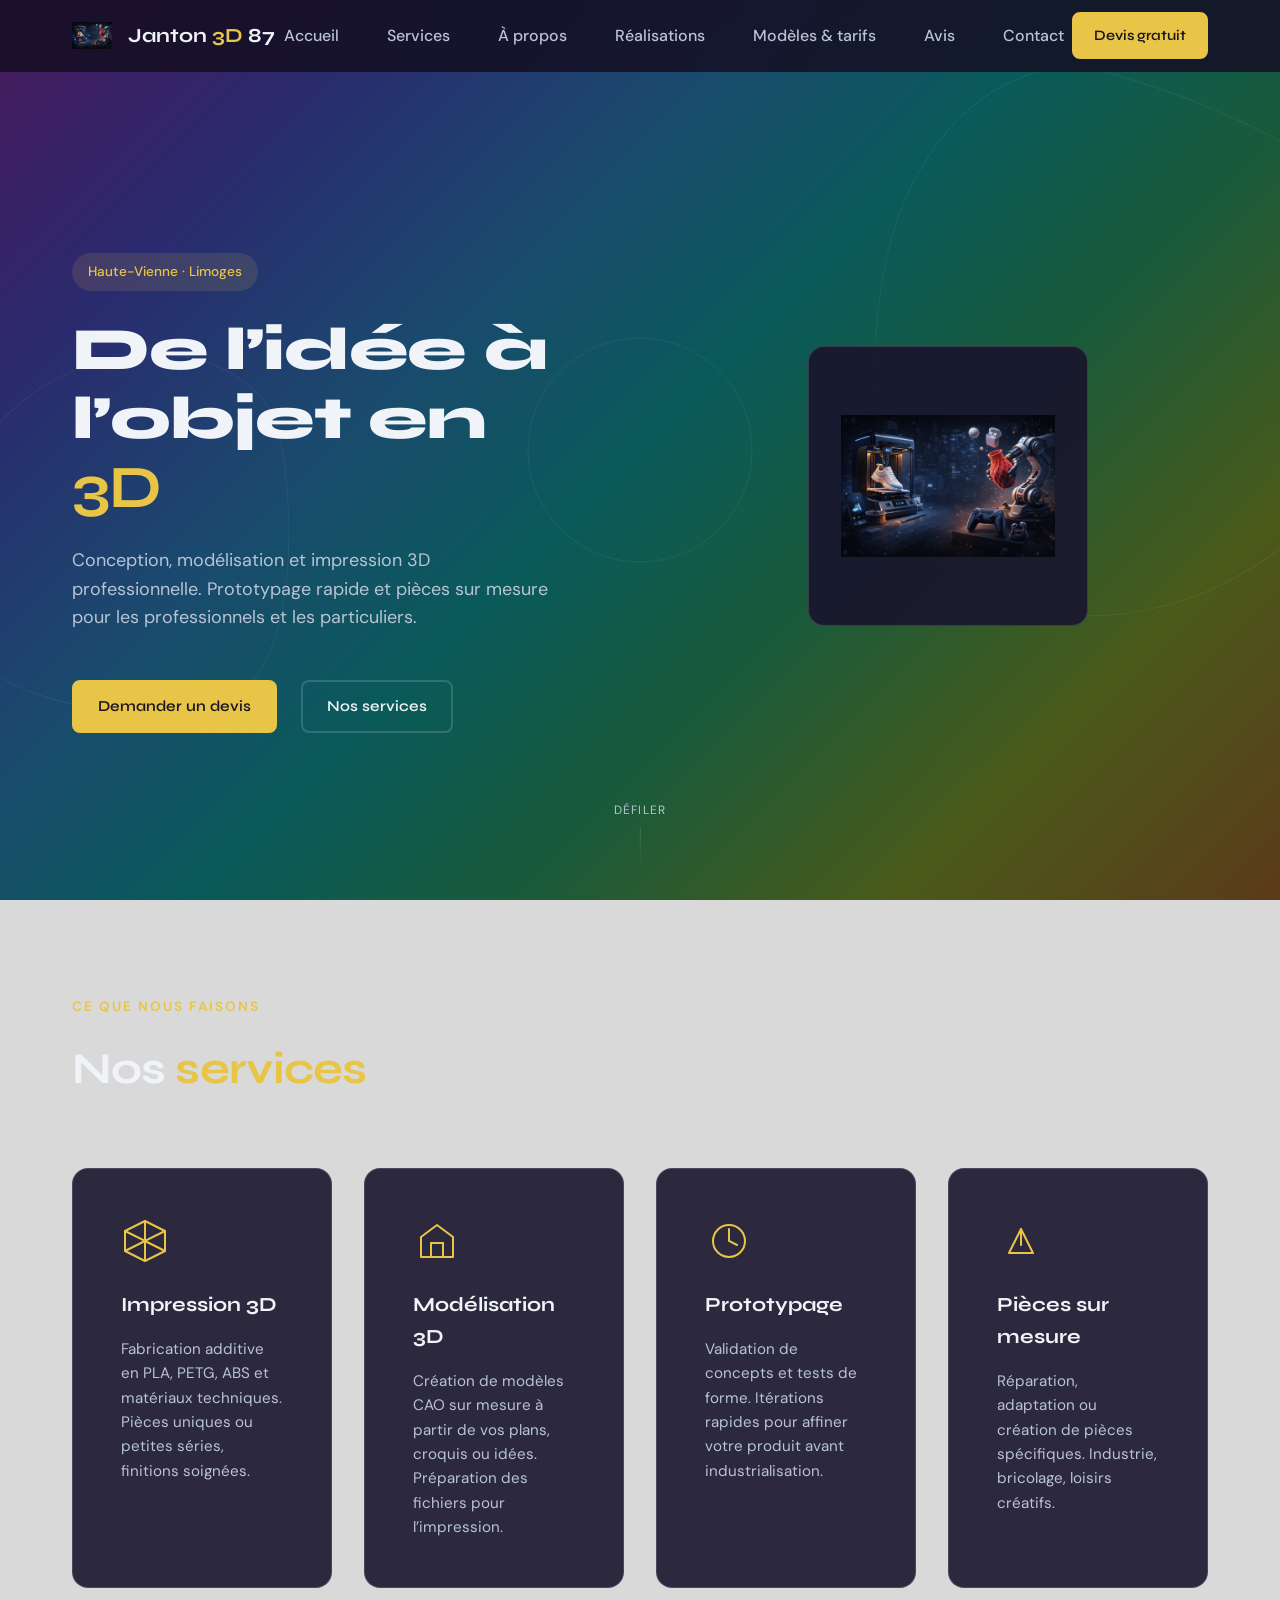
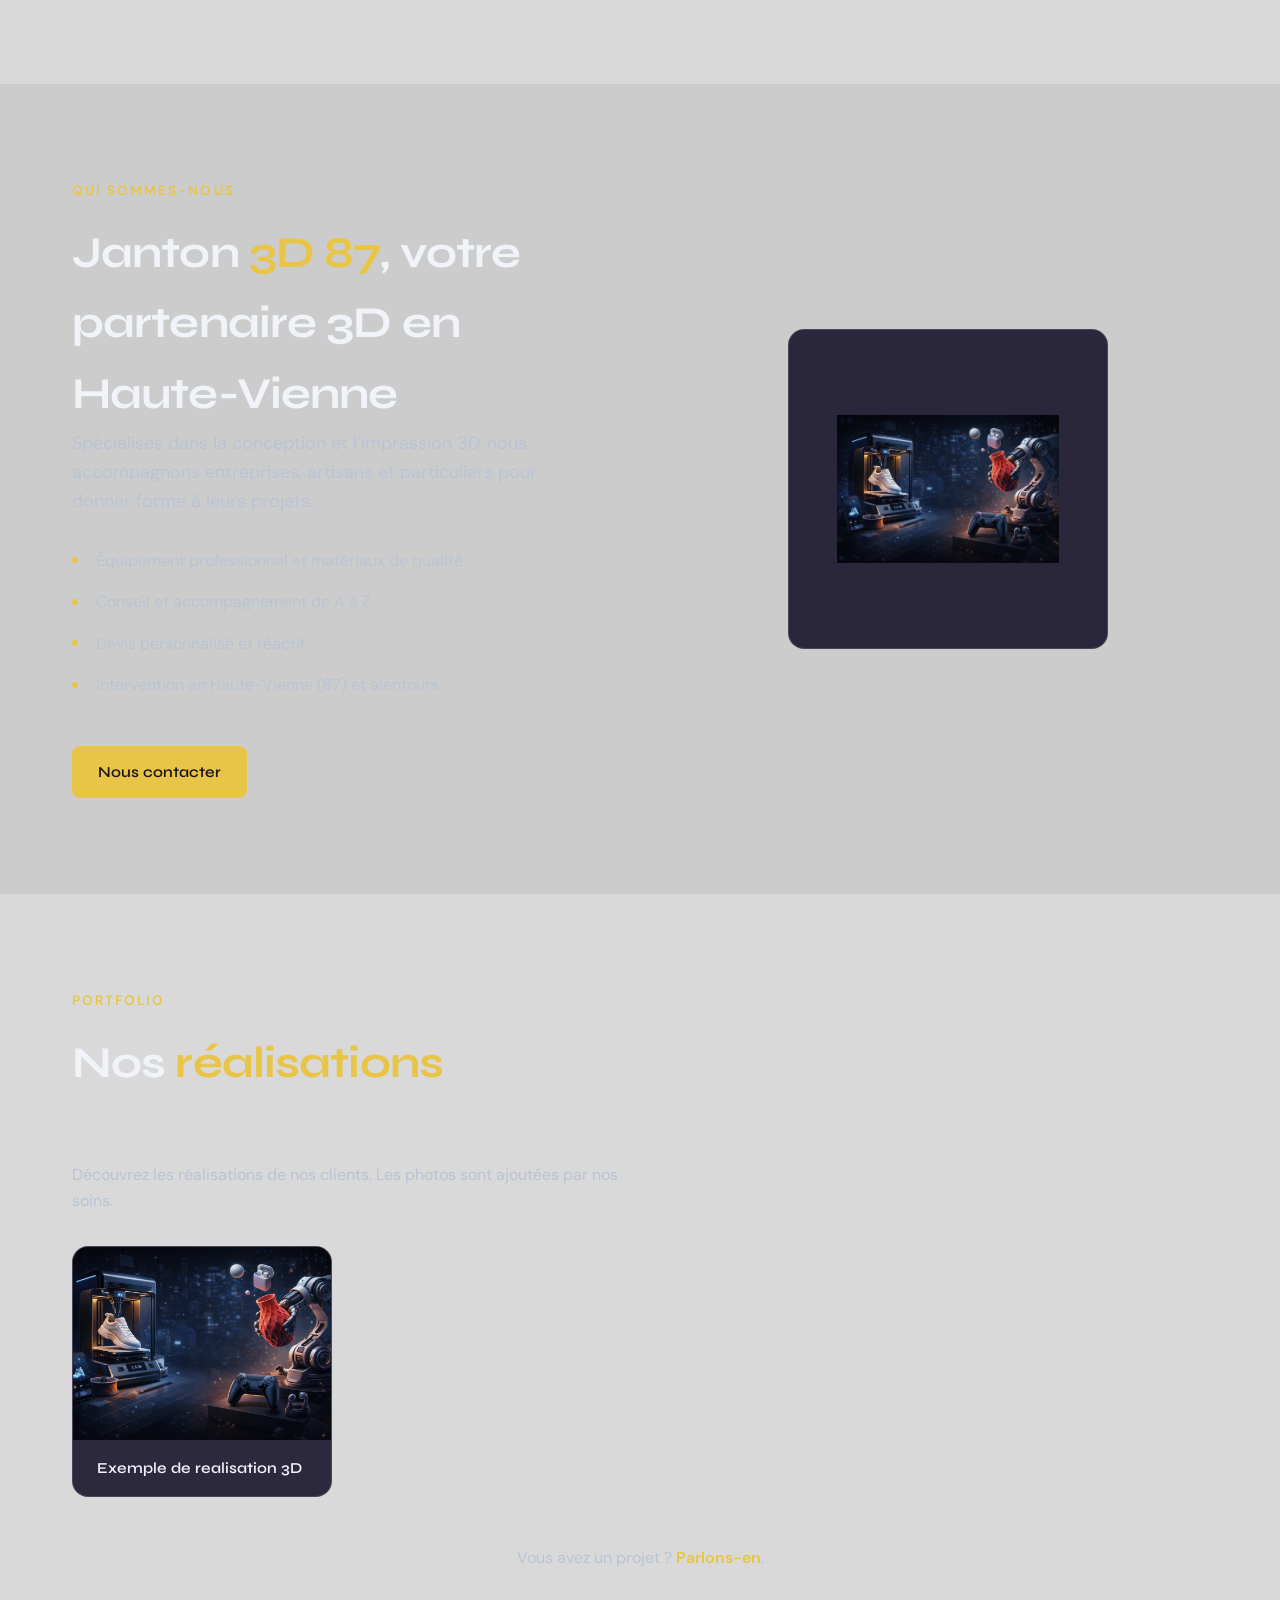
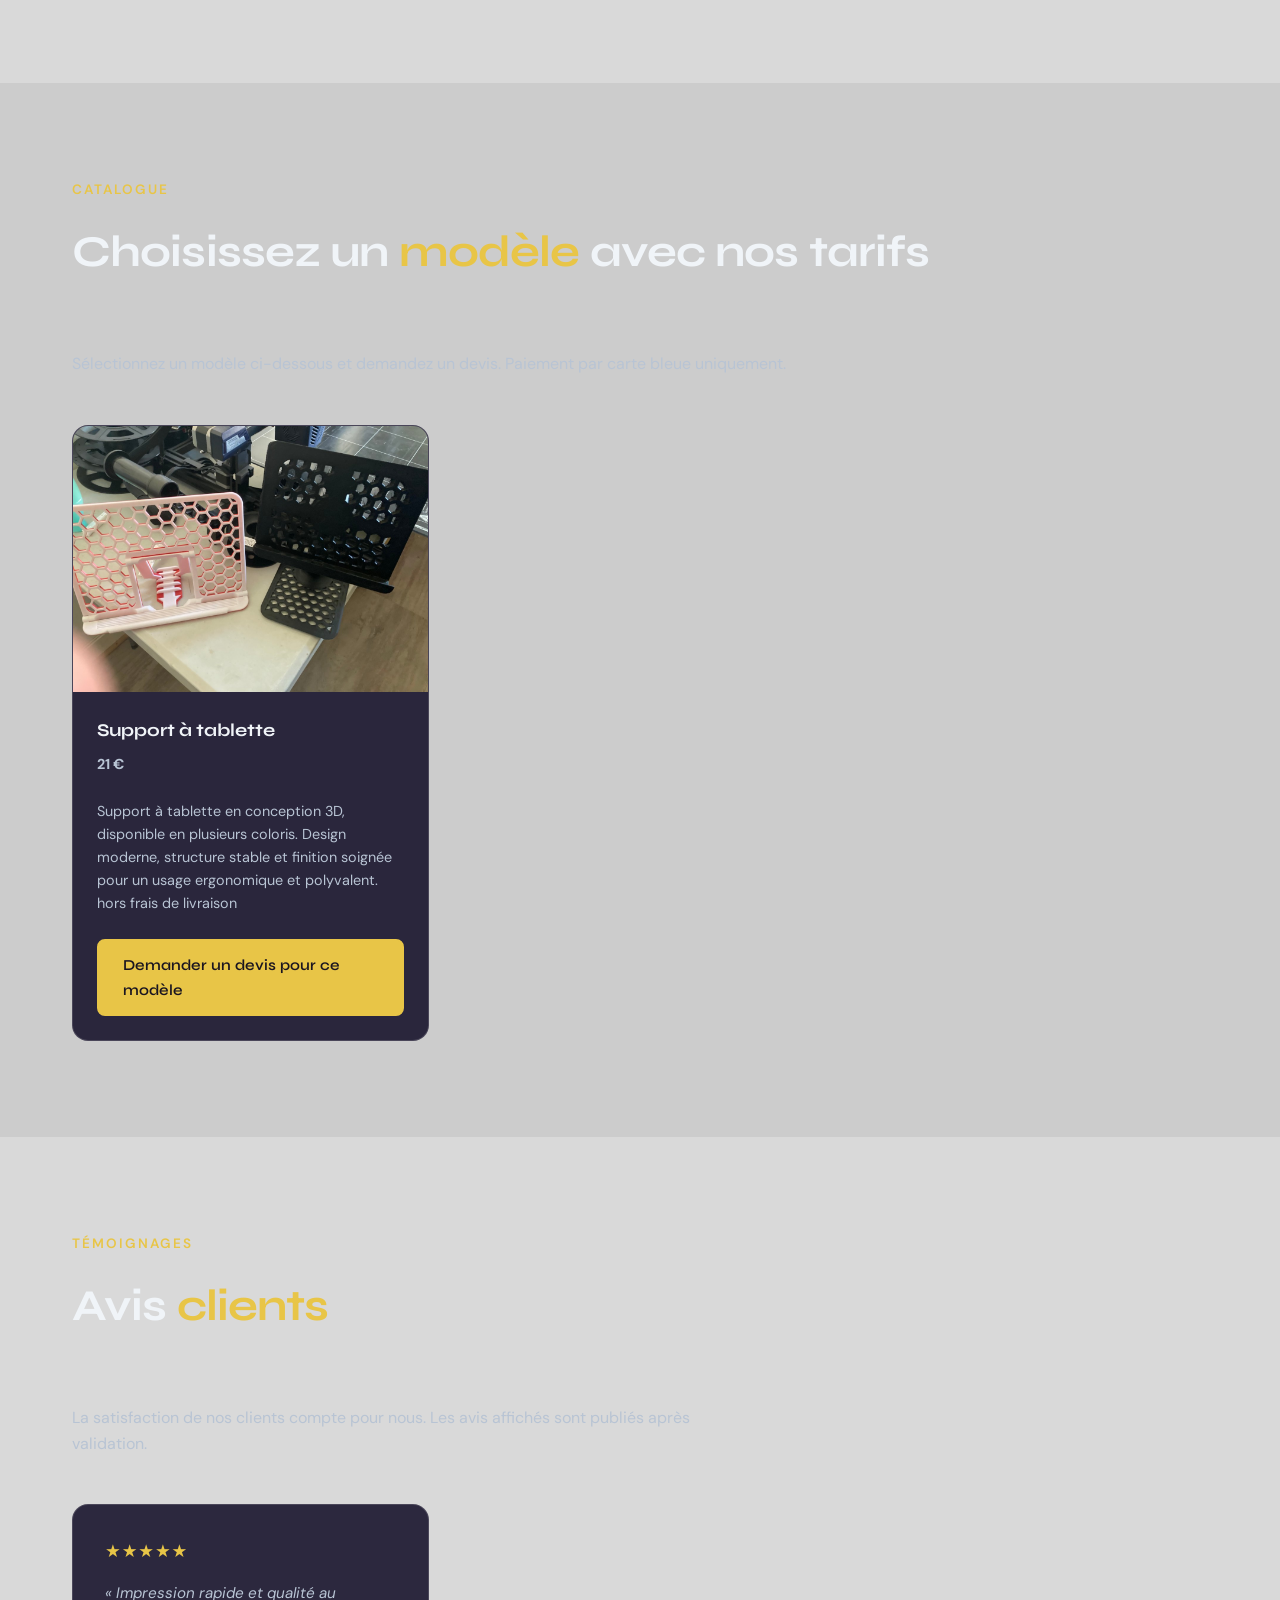
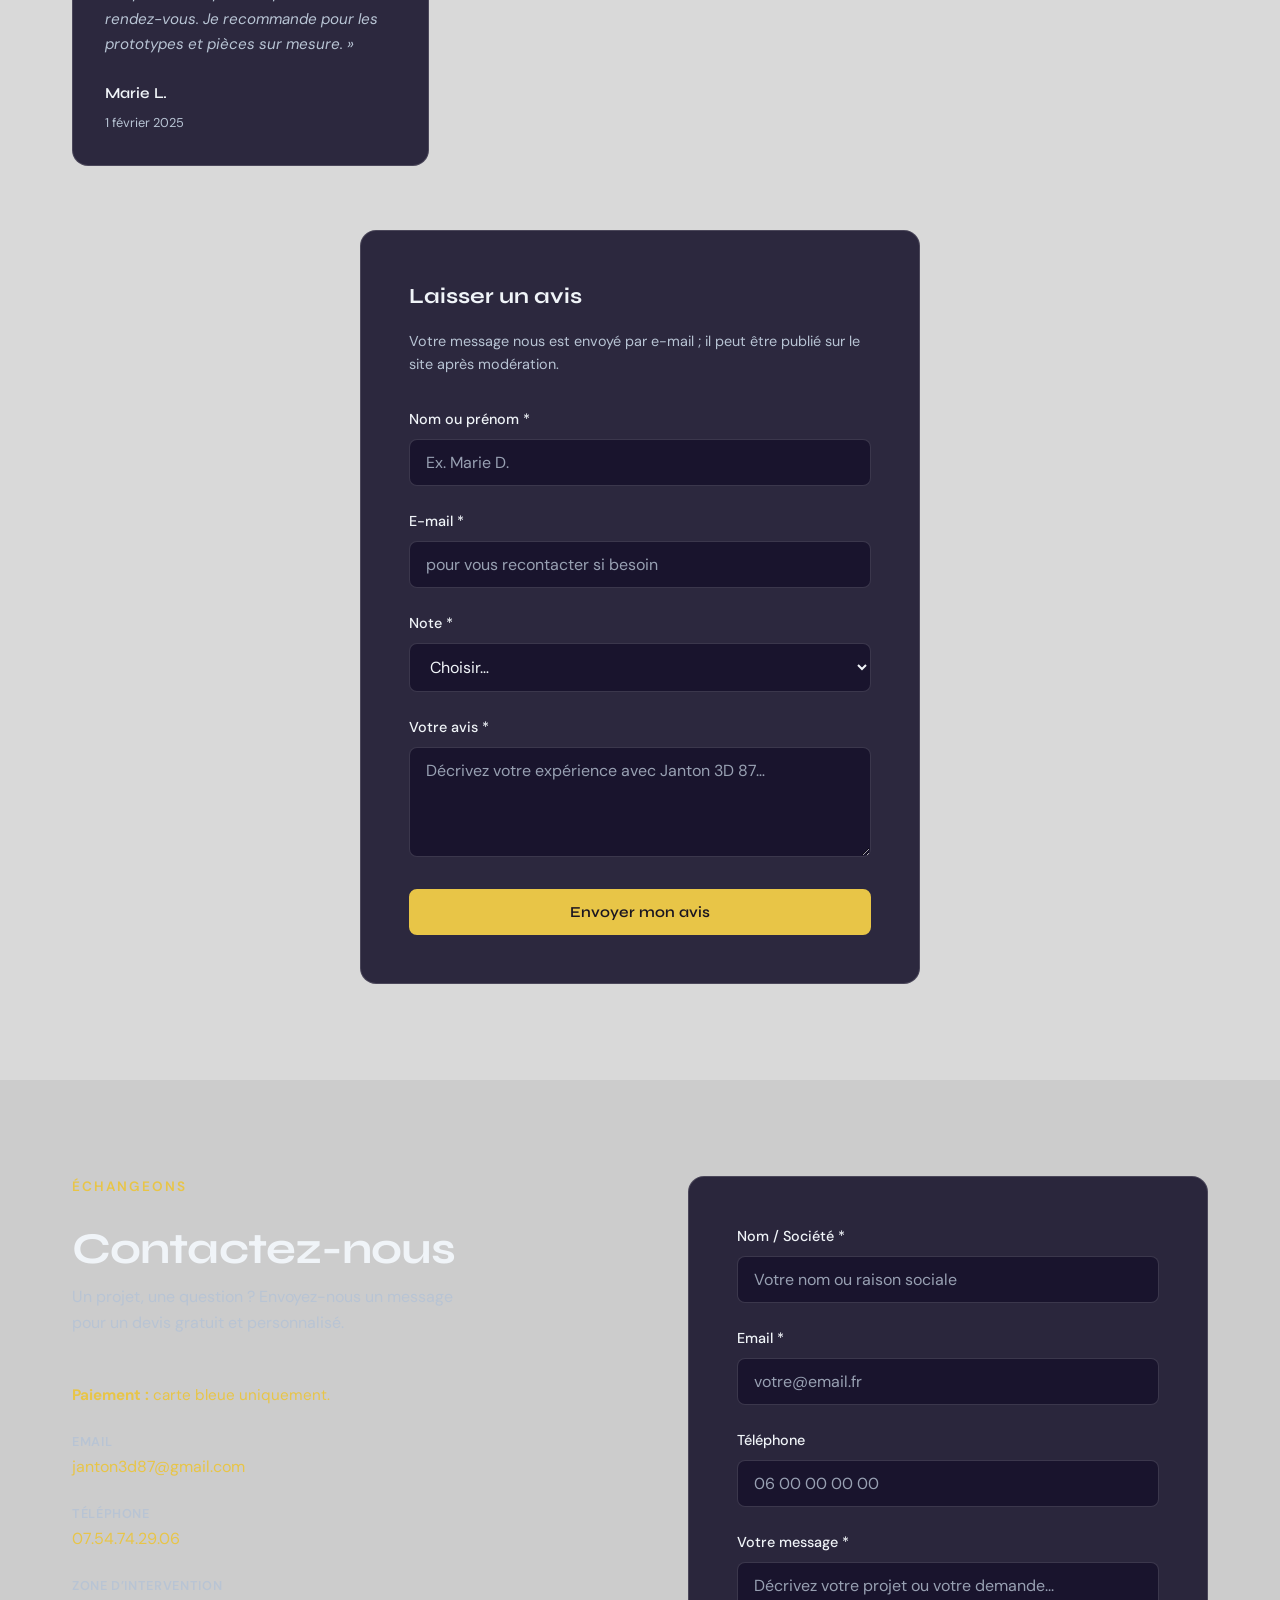
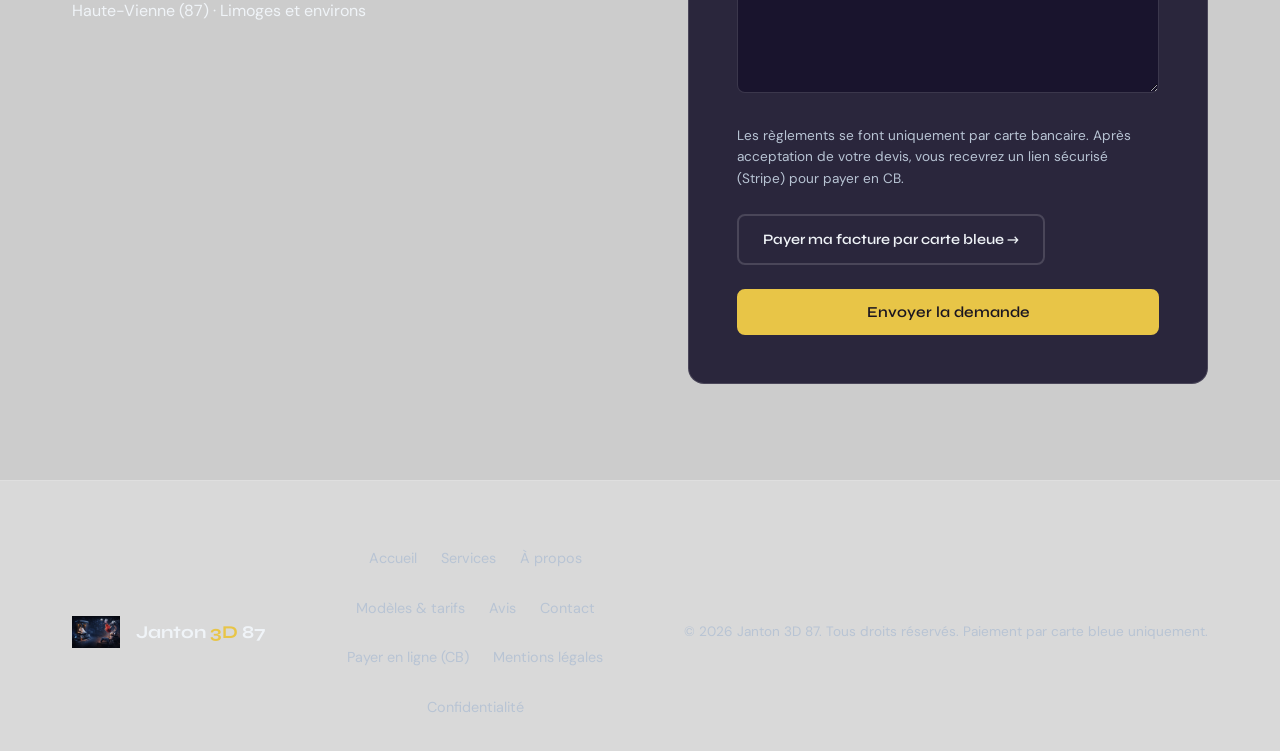
==== commit 4e1fb64f: "Masquer l'accès admin public et retirer le mot de passe visible. Supprime les liens admin du site pu" ====
--- a/index.html
+++ b/index.html
@@ -30,12 +30,6 @@
           <li><a href="#modeles">Modèles & tarifs</a></li>
           <li><a href="#avis">Avis</a></li>
           <li><a href="#contact">Contact</a></li>
-          <li class="nav-dropdown">
-            <button type="button" class="nav-dropdown-btn" aria-expanded="false" aria-haspopup="true" aria-controls="admin-menu" id="admin-trigger">Espace pro ▾</button>
-            <ul class="nav-dropdown-menu" id="admin-menu" role="menu" aria-labelledby="admin-trigger">
-              <li role="none"><a href="admin.html" role="menuitem">Admin — Devis, factures, galerie, avis</a></li>
-            </ul>
-          </li>
         </ul>
       </nav>
       <a href="#contact" class="btn btn-primary btn-cta">Devis gratuit</a>
@@ -54,7 +48,6 @@
         <li><a href="#modeles">Modèles & tarifs</a></li>
         <li><a href="#avis">Avis</a></li>
         <li><a href="#contact">Contact</a></li>
-        <li><a href="admin.html">Espace pro (Admin)</a></li>
       </ul>
       <a href="#contact" class="btn btn-primary">Devis gratuit</a>
     </div>
